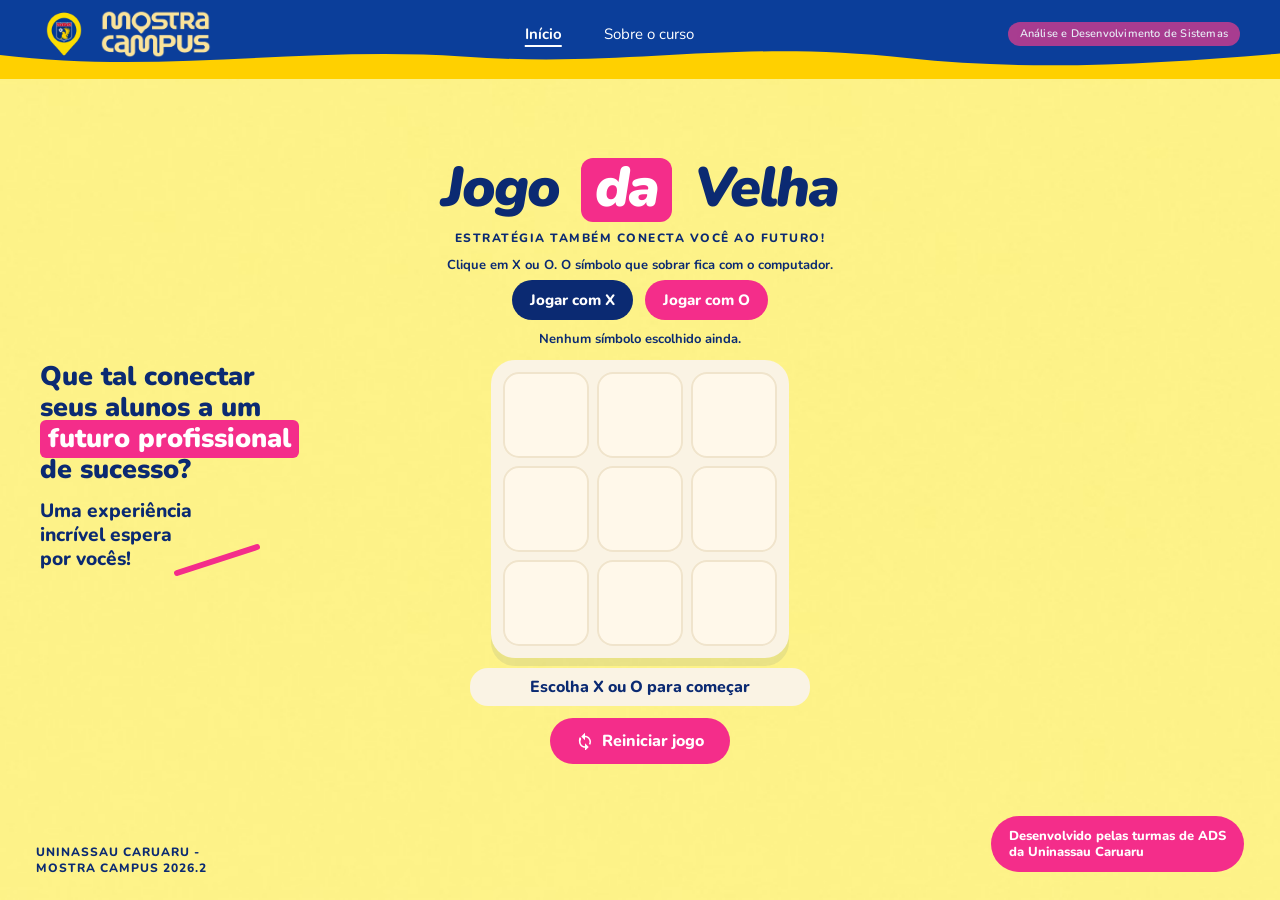
==== index.html @ d35f448b "Primeiro commit - Mostra Campus Jogo da Velha" ====
<!DOCTYPE html>
<html lang="pt-BR">

<head>
    <meta charset="UTF-8">
    <meta name="viewport" content="width=device-width, initial-scale=1.0">

    <title>Jogo da Velha | Mostra Campus</title>

    <link rel="preconnect" href="https://fonts.googleapis.com">
    <link rel="preconnect" href="https://fonts.gstatic.com" crossorigin>
    <link href="https://fonts.googleapis.com/css2?family=Nunito:ital,wght@0,400;0,700;0,800;0,900;1,800;1,900&display=swap" rel="stylesheet">
    <link rel="stylesheet" href="style.css">
</head>

<body>

    <header class="topo">
        <div class="topo-logo">
            <a href="index.html" class="topo-logo-link">
                <div class="topo-pin">
                    <img src="pin-mostra-campus.png" alt="Pin Mostra Campus">
                </div>
                <div class="topo-logo-nome">
                    <img src="logo-mostra-campus.png" alt="Mostra Campus">
                </div>
            </a>
        </div>

        <nav class="menu" aria-label="Menu">
            <a class="menu-item ativo" href="index.html">Início</a>
            <a class="menu-item" href="sobre.html">Sobre o curso</a>
        </nav>

        <span class="selo">Análise e Desenvolvimento de Sistemas</span>

        <svg class="topo-onda" viewBox="0 0 1440 48" preserveAspectRatio="none" aria-hidden="true">
            <path fill="#ffd000" d="M0 16C180 42 340 4 520 18c190 16 300-24 500 2 140 18 280 8 420-6v34H0z" />
        </svg>
    </header>

    <main class="pagina">
        <aside class="coluna-esquerda">
            <h2 class="chamada">
                Que tal conectar<br>
                seus alunos a um<br>
                <span class="destaque">futuro profissional</span><br>
                de sucesso?
            </h2>

            <p class="experiencia">
                Uma experiência<br>
                incrível espera<br>
                por vocês!
            </p>
        </aside>

        <section class="coluna-centro">
            <h1 class="titulo">
                Jogo <span>da</span> Velha
            </h1>
            <p class="subtitulo">Estratégia também conecta você ao futuro!</p>

            <p class="escolha-texto">Clique em X ou O. O símbolo que sobrar fica com o computador.</p>

            <div class="escolhas">
                <button type="button" id="escolher-x">Jogar com X</button>
                <button type="button" id="escolher-o">Jogar com O</button>
            </div>

            <p id="info">Nenhum símbolo escolhido ainda.</p>

            <div class="tabuleiro-caixa">
                <div class="tabuleiro">
                    <button type="button" class="casa"></button>
                    <button type="button" class="casa"></button>
                    <button type="button" class="casa"></button>
                    <button type="button" class="casa"></button>
                    <button type="button" class="casa"></button>
                    <button type="button" class="casa"></button>
                    <button type="button" class="casa"></button>
                    <button type="button" class="casa"></button>
                    <button type="button" class="casa"></button>
                </div>
            </div>

            <p id="mensagem">Escolha X ou O para começar</p>

            <button type="button" id="reiniciar">
                <svg viewBox="0 0 24 24" aria-hidden="true">
                    <path fill="currentColor" d="M12 5V1L7 6l5 5V7c3.31 0 6 2.69 6 6 0 1.01-.25 1.97-.7 2.8l1.46 1.46A7.93 7.93 0 0 0 20 13c0-4.42-3.58-8-8-8zm-5.3 3.2L5.24 6.74A7.93 7.93 0 0 0 4 13c0 4.42 3.58 8 8 8v4l5-5-5-5v4c-3.31 0-6-2.69-6-6 0-1.01.25-1.97.7-2.8z" />
                </svg>
                Reiniciar jogo
            </button>
        </section>
    </main>

    <p class="rodape-esquerda">UNINASSAU CARUARU -<br>MOSTRA CAMPUS 2026.2</p>
    <p class="rodape-direita">Desenvolvido pelas turmas de ADS<br>da Uninassau Caruaru</p>

    <div id="alerta-vitoria" class="alerta" aria-hidden="true">
        <div class="alerta-caixa">
            <h2>Parabéns!</h2>
            <p>Você venceu o jogo da velha!</p>
            <button type="button" id="alerta-reiniciar">Reiniciar jogo</button>
        </div>
    </div>

    <script src="script.js"></script>

</body>

</html>
---- style.css ----
:root {
    --amarelo: #ffd000;
    --navy: #0b2a72;
    --navy-escuro: #071e54;
    --rosa: #f42d8a;
    --rosa-escuro: #d91f78;
    --creme: #faf3e4;
    --ciano: #3ce6d6;
    --texto: #0b2a72;
}

* {
    box-sizing: border-box;
}

body {
    margin: 0;
    min-height: 100vh;
    height: 100vh;
    font-family: "Nunito", Arial, sans-serif;
    color: var(--texto);
    background-color: #ffd000;
    background-image: url("fundo.jpg");
    background-repeat: no-repeat;
    background-position: center;
    background-size: cover;
    background-attachment: fixed;
    overflow: hidden;
    position: relative;
    display: flex;
    flex-direction: column;
}

.topo,
.pagina,
.rodape-esquerda,
.rodape-direita {
    position: relative;
    z-index: 1;
}

.topo {
    display: flex;
    align-items: center;
    justify-content: space-between;
    gap: 24px;
    padding: 10px 40px 20px;
    background: #0b3e9a;
    color: #fff;
    overflow: visible;
    flex-shrink: 0;
}

.topo-logo {
    display: flex;
    align-items: center;
    gap: 12px;
    flex-shrink: 0;
}

.topo-pin {
    height: 48px;
    width: auto;
    flex-shrink: 0;
}

.topo-pin img {
    display: block;
    height: 48px;
    width: auto;
}

.topo-logo-nome {
    flex-shrink: 0;
    height: 48px;
}

.topo-logo-nome img {
    display: block;
    height: 48px;
    width: auto;
    mix-blend-mode: screen;
}

.topo-onda {
    position: absolute;
    left: 0;
    right: 0;
    bottom: -1px;
    width: 100%;
    height: 36px;
    display: block;
    pointer-events: none;
}

.menu {
    display: flex;
    gap: 42px;
    font-weight: 400;
    font-size: 15px;
    color: #fff;
}

.topo-logo-link {
    display: flex;
    align-items: center;
    gap: 12px;
    color: inherit;
    text-decoration: none;
}

.menu-item {
    color: #fff;
    text-decoration: none;
}

.menu-item.ativo {
    font-weight: 700;
    text-decoration: underline;
    text-underline-offset: 6px;
    text-decoration-thickness: 2px;
}

.selo {
    background: rgba(244, 61, 140, 0.75);
    color: #fff;
    padding: 5px 12px;
    border-radius: 999px;
    font-weight: 600;
    font-size: 11px;
    line-height: 1.2;
    letter-spacing: 0.2px;
    white-space: nowrap;
    opacity: 0.9;
}

.pagina {
    display: grid;
    grid-template-columns: minmax(240px, 1fr) minmax(380px, 560px) minmax(240px, 1fr);
    gap: 16px;
    padding: 8px 40px 64px;
    align-items: center;
    flex: 1;
    min-height: 0;
    width: 100%;
}

.coluna-esquerda {
    padding-top: 10px;
}

.chamada {
    margin: 0 0 14px;
    font-size: clamp(22px, 2.1vw, 28px);
    line-height: 1.15;
    font-weight: 900;
}

.destaque {
    background: var(--rosa);
    color: #fff;
    padding: 0 8px 2px;
    border-radius: 6px;
}

.experiencia {
    margin: 0;
    font-size: clamp(16px, 1.5vw, 20px);
    font-weight: 800;
    line-height: 1.25;
    position: relative;
    display: inline-block;
}

.experiencia::after {
    content: "";
    position: absolute;
    width: 90px;
    height: 6px;
    background: var(--rosa);
    right: -70px;
    bottom: 8px;
    transform: rotate(-18deg);
    border-radius: 6px;
}

.coluna-centro {
    text-align: center;
}

.titulo {
    margin: 0;
    font-size: clamp(40px, 4.4vw, 56px);
    font-weight: 900;
    font-style: italic;
    letter-spacing: -2px;
    line-height: 1;
    white-space: nowrap;
}

.titulo span {
    display: inline-block;
    background: var(--rosa);
    color: #fff;
    font-style: italic;
    padding: 2px 14px 6px;
    border-radius: 12px;
    margin: 0 8px;
}

.subtitulo {
    margin: 8px 0 10px;
    font-weight: 800;
    letter-spacing: 1.5px;
    text-transform: uppercase;
    font-size: 12px;
}

.escolha-texto,
#info {
    margin: 0 0 6px;
    font-weight: 700;
    font-size: 13px;
}

.escolhas {
    display: flex;
    justify-content: center;
    gap: 12px;
    margin-bottom: 10px;
}

#escolher-x,
#escolher-o {
    border: 0;
    cursor: pointer;
    font-family: inherit;
    font-weight: 800;
    font-size: 15px;
    padding: 10px 18px;
    border-radius: 999px;
    color: #fff;
}

#escolher-x {
    background: var(--navy);
}

#escolher-o {
    background: var(--rosa);
}

.tabuleiro-caixa {
    background: var(--creme);
    border-radius: 24px;
    padding: 12px;
    display: inline-block;
    box-shadow: 0 8px 0 rgba(11, 42, 114, 0.08);
    margin: 6px 0 10px;
}

.tabuleiro {
    display: grid;
    grid-template-columns: repeat(3, clamp(68px, 7.2vw, 86px));
    gap: 8px;
}

.casa {
    width: 100%;
    aspect-ratio: 1;
    height: auto;
    border: 0;
    border-radius: 16px;
    background: #fff8ea;
    box-shadow: inset 0 0 0 2px #f0e4cc;
    font-family: inherit;
    font-size: clamp(34px, 3.8vw, 48px);
    font-weight: 900;
    cursor: pointer;
    line-height: 1;
}

.casa:hover {
    background: #fff;
}

.casa.x {
    color: var(--navy);
}

.casa.o {
    color: var(--rosa);
}

#mensagem {
    margin: 0 auto 12px;
    width: min(340px, 100%);
    background: var(--creme);
    border-radius: 18px;
    padding: 8px 16px;
    font-weight: 800;
    font-size: 16px;
}

#reiniciar {
    display: inline-flex;
    align-items: center;
    gap: 8px;
    border: 0;
    background: var(--rosa);
    color: #fff;
    font-family: inherit;
    font-weight: 800;
    font-size: 16px;
    padding: 12px 26px;
    border-radius: 999px;
    cursor: pointer;
}

#reiniciar svg {
    width: 18px;
    height: 18px;
}

.alerta {
    display: none;
    position: fixed;
    inset: 0;
    z-index: 20;
    background: rgba(7, 30, 84, 0.55);
    align-items: center;
    justify-content: center;
    padding: 20px;
}

.alerta.aberto {
    display: flex;
}

.alerta-caixa {
    background: #fff;
    color: var(--navy);
    text-align: center;
    padding: 32px 28px;
    border-radius: 24px;
    max-width: 360px;
    width: 100%;
    box-shadow: 0 16px 40px rgba(7, 30, 84, 0.25);
}

.alerta-caixa h2 {
    margin: 0 0 10px;
    font-size: 32px;
    font-weight: 900;
}

.alerta-caixa p {
    margin: 0 0 22px;
    font-size: 18px;
    font-weight: 700;
}

#alerta-reiniciar {
    border: 0;
    background: var(--rosa);
    color: #fff;
    font-family: inherit;
    font-weight: 800;
    font-size: 16px;
    padding: 12px 26px;
    border-radius: 999px;
    cursor: pointer;
}

#alerta-reiniciar:hover,
#reiniciar:hover,
#escolher-x:hover,
#escolher-o:hover {
    filter: brightness(1.08);
}

body.pagina-curso {
    height: auto;
    min-height: 100vh;
    overflow-x: hidden;
    overflow-y: auto;
}

.conteudo-curso {
    flex: 1;
    width: 100%;
    max-width: 1120px;
    margin: 0 auto;
    padding: 18px 40px 110px;
}

.titulo-curso {
    margin: 0;
    text-align: center;
    font-size: clamp(42px, 5vw, 58px);
    font-weight: 900;
    font-style: italic;
    letter-spacing: -1px;
    line-height: 1.1;
}

.titulo-curso span {
    display: inline-block;
    background: var(--rosa);
    color: #fff;
    padding: 2px 16px 6px;
    border-radius: 14px;
    margin-left: 6px;
}

.subtitulo-curso {
    text-align: center;
    text-transform: uppercase;
    letter-spacing: 1.6px;
    font-weight: 800;
    font-size: 12px;
    margin: 10px 0 34px;
}

.curso-grade {
    display: grid;
    grid-template-columns: 0.9fr 1.1fr;
    gap: 36px;
    align-items: start;
}

.curso-texto h2 {
    margin: 0 0 8px;
    font-size: clamp(26px, 3vw, 34px);
    line-height: 1.1;
}

.curso-texto h2::after {
    content: "";
    display: block;
    width: 64px;
    height: 5px;
    background: var(--rosa);
    border-radius: 4px;
    margin: 12px 0 18px;
}

.curso-texto p {
    margin: 0 0 14px;
    max-width: 440px;
    font-size: 15px;
    line-height: 1.55;
    font-weight: 600;
}

.botao-campus {
    display: inline-flex;
    align-items: center;
    gap: 8px;
    margin-top: 6px;
    background: var(--rosa);
    color: #fff;
    text-decoration: none;
    font-weight: 800;
    font-size: 15px;
    padding: 12px 22px;
    border-radius: 999px;
}

.botao-campus:hover {
    filter: brightness(1.08);
}

.curso-cards {
    display: grid;
    grid-template-columns: 1fr 1fr;
    gap: 14px;
}

.card-info {
    background: #fffdf6;
    border-radius: 20px;
    padding: 18px 16px;
    display: flex;
    align-items: center;
    gap: 14px;
}

.card-info h3,
.card-objetivo h3 {
    margin: 0;
    font-size: 16px;
}

.card-info p {
    margin: 2px 0 0;
    font-size: 14px;
    font-weight: 600;
    line-height: 1.3;
}

.card-icone {
    width: 48px;
    height: 48px;
    border-radius: 14px;
    display: flex;
    align-items: center;
    justify-content: center;
    flex-shrink: 0;
}

.card-icone svg {
    width: 26px;
    height: 26px;
}

.icone-rosa {
    background: #fde1ee;
    color: #e93d8c;
}

.icone-roxo {
    background: #ede7fb;
    color: #7b5ee8;
}

.icone-azul {
    background: #dceefe;
    color: #3b82c4;
}

.icone-verde {
    background: #d9f5e8;
    color: #3cbf84;
}

.card-objetivo {
    grid-column: 1 / -1;
    background: #fffdf6;
    border-radius: 20px;
    padding: 20px 22px;
}

.card-objetivo p {
    margin: 8px 0 0;
    font-size: 15px;
    font-weight: 600;
    line-height: 1.5;
}

.rodape-esquerda {
    position: absolute;
    left: 36px;
    bottom: 24px;
    margin: 0;
    font-size: 12px;
    font-weight: 800;
    letter-spacing: 1px;
    text-transform: uppercase;
}

.rodape-direita {
    position: absolute;
    right: 36px;
    bottom: 28px;
    margin: 0;
    background: var(--rosa);
    color: #fff;
    padding: 12px 18px;
    border-radius: 999px;
    font-size: 13px;
    font-weight: 800;
    line-height: 1.25;
    z-index: 2;
}

@media (max-width: 1024px) {
    body {
        height: auto;
        overflow-x: hidden;
        overflow-y: auto;
    }

    .pagina {
        grid-template-columns: 1fr;
        justify-items: center;
        text-align: center;
        padding: 16px 20px 40px;
    }

    .coluna-esquerda {
        align-items: center;
        text-align: center;
    }

    .menu {
        display: none;
    }

    body.pagina-curso .menu {
        display: flex;
        gap: 18px;
        font-size: 14px;
    }

    .curso-grade,
    .curso-cards {
        grid-template-columns: 1fr;
    }

    .curso-texto p {
        max-width: none;
    }

    .conteudo-curso {
        padding: 16px 20px 90px;
    }

    .topo {
        padding: 12px 18px 22px;
    }
}

@media (max-width: 700px) {
    .titulo {
        font-size: 36px;
        white-space: normal;
    }

    .tabuleiro {
        grid-template-columns: repeat(3, 72px);
    }

    .casa {
        font-size: 40px;
    }

    .rodape-esquerda,
    .rodape-direita {
        position: static;
        margin: 12px auto;
        display: block;
        width: fit-content;
        text-align: center;
    }

    body {
        padding-bottom: 20px;
    }
}
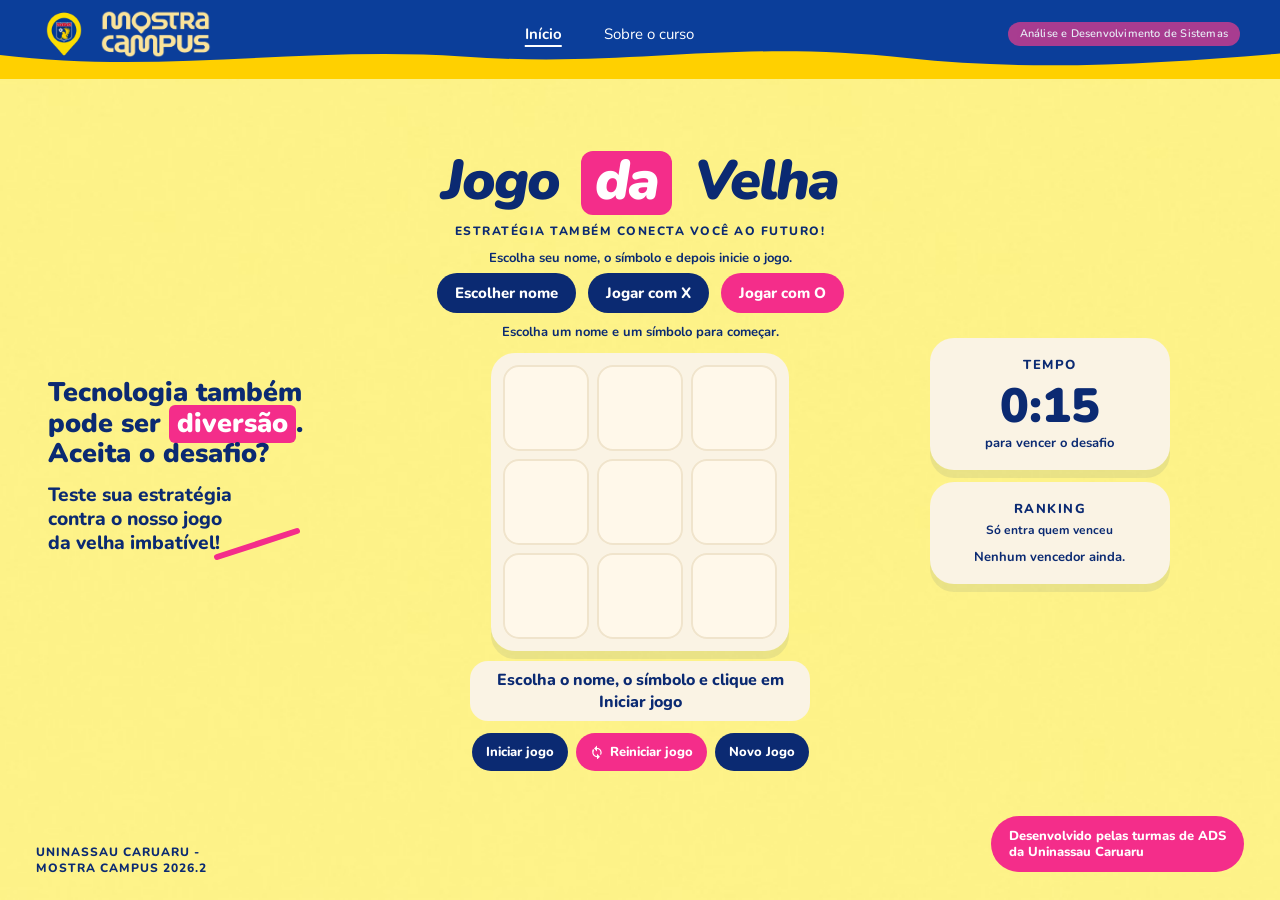
==== commit e03b20f7: "Adicionando ajustes e readme" ====
--- a/index.html
+++ b/index.html
@@ -16,16 +16,14 @@
 <body>
 
     <header class="topo">
-        <div class="topo-logo">
-            <a href="index.html" class="topo-logo-link">
-                <div class="topo-pin">
-                    <img src="pin-mostra-campus.png" alt="Pin Mostra Campus">
-                </div>
-                <div class="topo-logo-nome">
-                    <img src="logo-mostra-campus.png" alt="Mostra Campus">
-                </div>
-            </a>
-        </div>
+        <a href="index.html" class="topo-logo-link">
+            <div class="topo-pin">
+                <img src="pin-mostra-campus.png" alt="Pin Mostra Campus">
+            </div>
+            <div class="topo-logo-nome">
+                <img src="logo-mostra-campus.png" alt="Mostra Campus">
+            </div>
+        </a>
 
         <nav class="menu" aria-label="Menu">
             <a class="menu-item ativo" href="index.html">Início</a>
@@ -42,16 +40,15 @@
     <main class="pagina">
         <aside class="coluna-esquerda">
             <h2 class="chamada">
-                Que tal conectar<br>
-                seus alunos a um<br>
-                <span class="destaque">futuro profissional</span><br>
-                de sucesso?
+                Tecnologia também<br>
+                pode ser <span class="destaque">diversão</span>.<br>
+                Aceita o desafio?
             </h2>
 
             <p class="experiencia">
-                Uma experiência<br>
-                incrível espera<br>
-                por vocês!
+                Teste sua estratégia<br>
+                contra o nosso jogo<br>
+                da velha imbatível!
             </p>
         </aside>
 
@@ -61,14 +58,15 @@
             </h1>
             <p class="subtitulo">Estratégia também conecta você ao futuro!</p>
 
-            <p class="escolha-texto">Clique em X ou O. O símbolo que sobrar fica com o computador.</p>
+            <p class="escolha-texto">Escolha seu nome, o símbolo e depois inicie o jogo.</p>
 
             <div class="escolhas">
+                <button type="button" id="escolher-nome">Escolher nome</button>
                 <button type="button" id="escolher-x">Jogar com X</button>
                 <button type="button" id="escolher-o">Jogar com O</button>
             </div>
 
-            <p id="info">Nenhum símbolo escolhido ainda.</p>
+            <p id="info">Escolha um nome e um símbolo para começar.</p>
 
             <div class="tabuleiro-caixa">
                 <div class="tabuleiro">
@@ -84,15 +82,34 @@
                 </div>
             </div>
 
-            <p id="mensagem">Escolha X ou O para começar</p>
+            <p id="mensagem">Escolha o nome, o símbolo e clique em Iniciar jogo</p>
 
-            <button type="button" id="reiniciar">
-                <svg viewBox="0 0 24 24" aria-hidden="true">
-                    <path fill="currentColor" d="M12 5V1L7 6l5 5V7c3.31 0 6 2.69 6 6 0 1.01-.25 1.97-.7 2.8l1.46 1.46A7.93 7.93 0 0 0 20 13c0-4.42-3.58-8-8-8zm-5.3 3.2L5.24 6.74A7.93 7.93 0 0 0 4 13c0 4.42 3.58 8 8 8v4l5-5-5-5v4c-3.31 0-6-2.69-6-6 0-1.01.25-1.97.7-2.8z" />
-                </svg>
-                Reiniciar jogo
-            </button>
+            <div class="acoes">
+                <button type="button" id="iniciar">Iniciar jogo</button>
+                <button type="button" id="reiniciar">
+                    <svg viewBox="0 0 24 24" aria-hidden="true">
+                        <path fill="currentColor" d="M12 5V1L7 6l5 5V7c3.31 0 6 2.69 6 6 0 1.01-.25 1.97-.7 2.8l1.46 1.46A7.93 7.93 0 0 0 20 13c0-4.42-3.58-8-8-8zm-5.3 3.2L5.24 6.74A7.93 7.93 0 0 0 4 13c0 4.42 3.58 8 8 8v4l5-5-5-5v4c-3.31 0-6-2.69-6-6 0-1.01.25-1.97.7-2.8z" />
+                    </svg>
+                    Reiniciar jogo
+                </button>
+                <button type="button" id="novo-jogo">Novo Jogo</button>
+            </div>
         </section>
+
+        <aside class="coluna-direita">
+            <div class="temporizador" id="caixa-tempo">
+                <p class="temporizador-titulo">Tempo</p>
+                <p id="tempo">0:15</p>
+                <p class="temporizador-texto">para vencer o desafio</p>
+            </div>
+
+            <div class="ranking" id="caixa-ranking">
+                <p class="ranking-titulo">Ranking</p>
+                <p class="ranking-texto">Só entra quem venceu</p>
+                <ol id="lista-ranking"></ol>
+                <p class="ranking-vazio" id="ranking-vazio">Nenhum vencedor ainda.</p>
+            </div>
+        </aside>
     </main>
 
     <p class="rodape-esquerda">UNINASSAU CARUARU -<br>MOSTRA CAMPUS 2026.2</p>
@@ -100,9 +117,22 @@
 
     <div id="alerta-vitoria" class="alerta" aria-hidden="true">
         <div class="alerta-caixa">
-            <h2>Parabéns!</h2>
-            <p>Você venceu o jogo da velha!</p>
-            <button type="button" id="alerta-reiniciar">Reiniciar jogo</button>
+            <h2 id="alerta-titulo">Parabéns!</h2>
+            <p id="alerta-texto">Você venceu o jogo da velha!</p>
+            <div class="alerta-acoes">
+                <button type="button" id="alerta-reiniciar">Reiniciar jogo</button>
+                <button type="button" id="alerta-novo-jogo">Novo Jogo</button>
+            </div>
+        </div>
+    </div>
+
+    <div id="alerta-nome" class="alerta" aria-hidden="true">
+        <div class="alerta-caixa">
+            <h2>Seu nome</h2>
+            <p>Digite como você quer aparecer no ranking.</p>
+            <label class="campo-nome" for="campo-nome">Nome do jogador</label>
+            <input type="text" id="campo-nome" maxlength="16" placeholder="Ex: Ana">
+            <button type="button" id="salvar-nome">Salvar nome</button>
         </div>
     </div>
 
--- a/style.css
+++ b/style.css
@@ -1,11 +1,7 @@
 :root {
-    --amarelo: #ffd000;
     --navy: #0b2a72;
-    --navy-escuro: #071e54;
     --rosa: #f42d8a;
-    --rosa-escuro: #d91f78;
     --creme: #faf3e4;
-    --ciano: #3ce6d6;
     --texto: #0b2a72;
 }
 
@@ -33,6 +29,7 @@
 
 .topo,
 .pagina,
+.conteudo-curso,
 .rodape-esquerda,
 .rodape-direita {
     position: relative;
@@ -51,11 +48,13 @@
     flex-shrink: 0;
 }
 
-.topo-logo {
+.topo-logo-link {
     display: flex;
     align-items: center;
     gap: 12px;
     flex-shrink: 0;
+    color: inherit;
+    text-decoration: none;
 }
 
 .topo-pin {
@@ -101,14 +100,6 @@
     color: #fff;
 }
 
-.topo-logo-link {
-    display: flex;
-    align-items: center;
-    gap: 12px;
-    color: inherit;
-    text-decoration: none;
-}
-
 .menu-item {
     color: #fff;
     text-decoration: none;
@@ -136,7 +127,7 @@
 
 .pagina {
     display: grid;
-    grid-template-columns: minmax(240px, 1fr) minmax(380px, 560px) minmax(240px, 1fr);
+    grid-template-columns: 1fr auto 1fr;
     gap: 16px;
     padding: 8px 40px 64px;
     align-items: center;
@@ -146,7 +137,127 @@
 }
 
 .coluna-esquerda {
+    grid-column: 1;
     padding-top: 10px;
+    padding-left: 8px;
+}
+
+.coluna-centro {
+    grid-column: 2;
+    text-align: center;
+}
+
+.coluna-direita {
+    grid-column: 3;
+    justify-self: center;
+    display: flex;
+    flex-direction: column;
+    align-items: stretch;
+    gap: 12px;
+    width: min(240px, 100%);
+}
+
+.temporizador,
+.ranking {
+    background: var(--creme);
+    border-radius: 24px;
+    padding: 18px 20px;
+    text-align: center;
+    box-shadow: 0 8px 0 rgba(11, 42, 114, 0.08);
+}
+
+.temporizador-titulo {
+    margin: 0;
+    font-size: 13px;
+    font-weight: 800;
+    letter-spacing: 1.5px;
+    text-transform: uppercase;
+}
+
+#tempo {
+    margin: 8px 0 4px;
+    font-size: 48px;
+    font-weight: 900;
+    line-height: 1;
+    color: var(--navy);
+}
+
+.temporizador-texto {
+    margin: 0;
+    font-size: 13px;
+    font-weight: 700;
+}
+
+.temporizador.urgente {
+    background: #fde1ee;
+}
+
+.temporizador.urgente #tempo {
+    color: var(--rosa);
+}
+
+.ranking-titulo,
+.temporizador-titulo {
+    margin: 0;
+    font-size: 13px;
+    font-weight: 800;
+    letter-spacing: 1.5px;
+    text-transform: uppercase;
+}
+
+.ranking-texto {
+    margin: 4px 0 10px;
+    font-size: 12px;
+    font-weight: 700;
+}
+
+#lista-ranking {
+    list-style: none;
+    margin: 0;
+    padding: 0;
+    text-align: left;
+    max-height: min(38vh, 280px);
+    overflow-y: auto;
+}
+
+#lista-ranking li {
+    display: flex;
+    align-items: baseline;
+    justify-content: space-between;
+    gap: 8px;
+    background: #fff8ea;
+    border-radius: 12px;
+    padding: 6px 10px;
+    margin-bottom: 6px;
+    font-size: 13px;
+    font-weight: 800;
+}
+
+#lista-ranking .posicao {
+    color: var(--rosa);
+    min-width: 18px;
+}
+
+#lista-ranking .nome-ranking {
+    flex: 1;
+    overflow: hidden;
+    text-overflow: ellipsis;
+    white-space: nowrap;
+}
+
+#lista-ranking .tempo-ranking {
+    color: var(--navy);
+    font-variant-numeric: tabular-nums;
+}
+
+.ranking-vazio {
+    margin: 0;
+    font-size: 13px;
+    font-weight: 700;
+}
+
+.ranking-vazio.escondido {
+    display: none;
 }
 
 .chamada {
@@ -182,10 +293,6 @@
     bottom: 8px;
     transform: rotate(-18deg);
     border-radius: 6px;
-}
-
-.coluna-centro {
-    text-align: center;
 }
 
 .titulo {
@@ -223,15 +330,19 @@
     font-size: 13px;
 }
 
-.escolhas {
+.escolhas,
+.acoes {
     display: flex;
     justify-content: center;
+    flex-wrap: wrap;
     gap: 12px;
     margin-bottom: 10px;
 }
 
+#escolher-nome,
 #escolher-x,
-#escolher-o {
+#escolher-o,
+#salvar-nome {
     border: 0;
     cursor: pointer;
     font-family: inherit;
@@ -242,12 +353,24 @@
     color: #fff;
 }
 
+#escolher-nome,
+#iniciar {
+    background: var(--navy);
+}
+
 #escolher-x {
     background: var(--navy);
 }
 
-#escolher-o {
-    background: var(--rosa);
+#escolher-o,
+#salvar-nome {
+    background: var(--rosa);
+}
+
+#escolher-x.escolhido,
+#escolher-o.escolhido,
+#escolher-nome.escolhido {
+    box-shadow: 0 0 0 3px #fff, 0 0 0 6px var(--rosa);
 }
 
 .tabuleiro-caixa {
@@ -302,24 +425,42 @@
     font-size: 16px;
 }
 
-#reiniciar {
+.acoes {
+    margin-bottom: 0;
+    flex-wrap: nowrap;
+    gap: 8px;
+}
+
+#iniciar,
+#reiniciar,
+#novo-jogo {
     display: inline-flex;
     align-items: center;
-    gap: 8px;
+    justify-content: center;
+    gap: 6px;
     border: 0;
-    background: var(--rosa);
     color: #fff;
     font-family: inherit;
     font-weight: 800;
-    font-size: 16px;
-    padding: 12px 26px;
+    font-size: 13px;
+    padding: 10px 14px;
     border-radius: 999px;
     cursor: pointer;
+    white-space: nowrap;
+}
+
+#iniciar,
+#novo-jogo {
+    background: var(--navy);
+}
+
+#reiniciar {
+    background: var(--rosa);
 }
 
 #reiniciar svg {
-    width: 18px;
-    height: 18px;
+    width: 14px;
+    height: 14px;
 }
 
 .alerta {
@@ -355,28 +496,75 @@
 }
 
 .alerta-caixa p {
-    margin: 0 0 22px;
+    margin: 0 0 16px;
     font-size: 18px;
     font-weight: 700;
 }
 
-#alerta-reiniciar {
+.alerta-acoes {
+    display: flex;
+    justify-content: center;
+    flex-wrap: wrap;
+    gap: 10px;
+}
+
+#alerta-reiniciar,
+#alerta-novo-jogo {
     border: 0;
-    background: var(--rosa);
     color: #fff;
     font-family: inherit;
     font-weight: 800;
-    font-size: 16px;
-    padding: 12px 26px;
+    font-size: 15px;
+    padding: 12px 20px;
     border-radius: 999px;
     cursor: pointer;
 }
 
+#alerta-reiniciar {
+    background: var(--rosa);
+}
+
+#alerta-novo-jogo {
+    background: var(--navy);
+}
+
 #alerta-reiniciar:hover,
+#alerta-novo-jogo:hover,
 #reiniciar:hover,
+#iniciar:hover,
+#novo-jogo:hover,
+#escolher-nome:hover,
 #escolher-x:hover,
-#escolher-o:hover {
+#escolher-o:hover,
+#salvar-nome:hover {
     filter: brightness(1.08);
+}
+
+.campo-nome {
+    display: block;
+    text-align: left;
+    font-size: 13px;
+    font-weight: 800;
+    margin: 0 0 6px;
+}
+
+#campo-nome {
+    display: block;
+    width: 100%;
+    margin: 0 0 18px;
+    padding: 12px 14px;
+    border: 2px solid #f0e4cc;
+    border-radius: 16px;
+    background: var(--creme);
+    color: var(--navy);
+    font-family: inherit;
+    font-size: 16px;
+    font-weight: 800;
+}
+
+#campo-nome:focus {
+    outline: 3px solid var(--rosa);
+    outline-offset: 1px;
 }
 
 body.pagina-curso {
@@ -588,9 +776,13 @@
         padding: 16px 20px 40px;
     }
 
-    .coluna-esquerda {
+    .coluna-esquerda,
+    .coluna-centro,
+    .coluna-direita {
+        grid-column: auto;
         align-items: center;
         text-align: center;
+        justify-self: center;
     }
 
     .menu {
@@ -627,8 +819,8 @@
         white-space: normal;
     }
 
-    .tabuleiro {
-        grid-template-columns: repeat(3, 72px);
+    .acoes {
+        flex-wrap: wrap;
     }
 
     .casa {
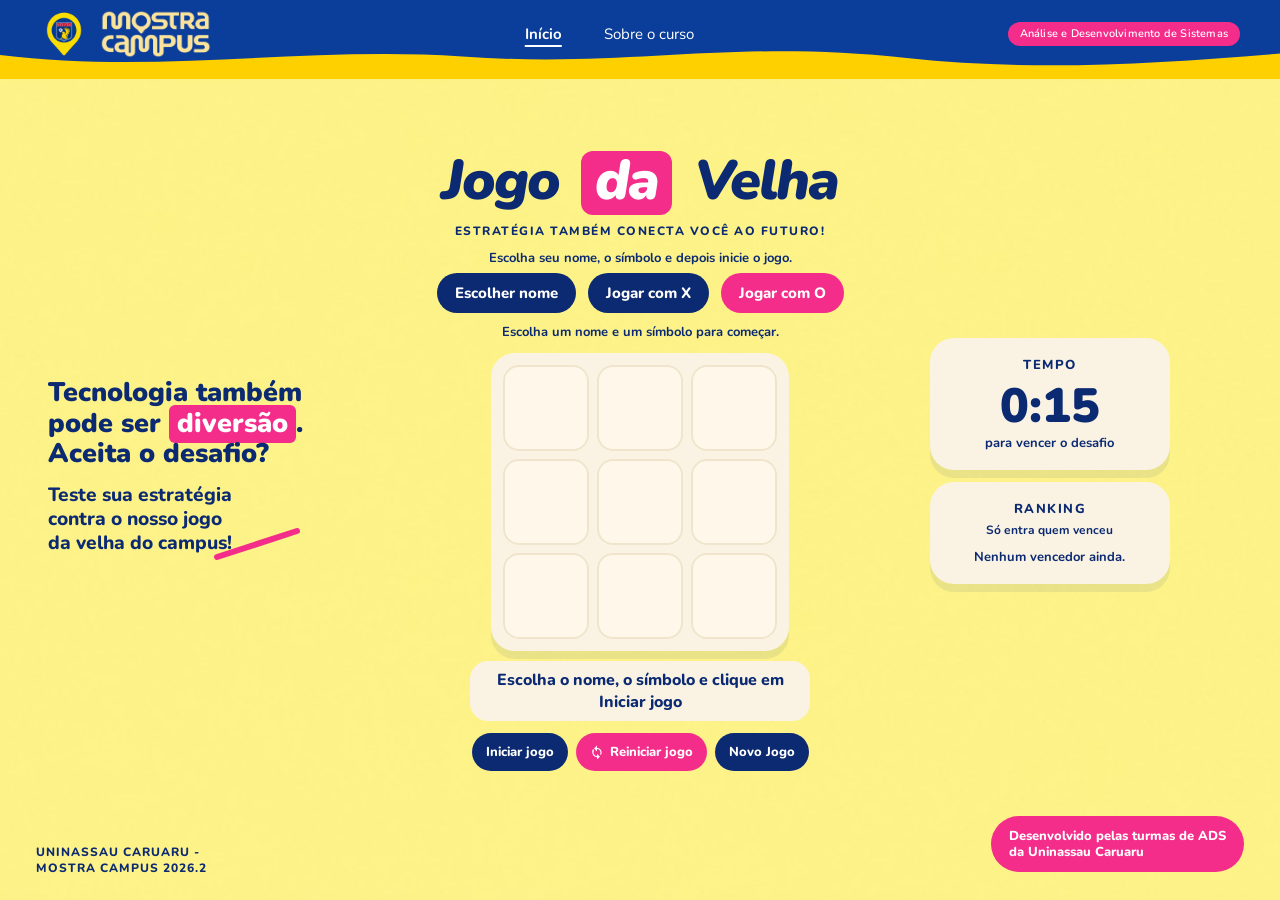
==== commit 28e3a9b6: "Adiciona modo fácil ao jogo" ====
--- a/index.html
+++ b/index.html
@@ -48,7 +48,7 @@
             <p class="experiencia">
                 Teste sua estratégia<br>
                 contra o nosso jogo<br>
-                da velha imbatível!
+                da velha do campus!
             </p>
         </aside>
 
--- a/style.css
+++ b/style.css
@@ -113,7 +113,7 @@
 }
 
 .selo {
-    background: rgba(244, 61, 140, 0.75);
+    background: var(--rosa);
     color: #fff;
     padding: 5px 12px;
     border-radius: 999px;
@@ -122,7 +122,6 @@
     line-height: 1.2;
     letter-spacing: 0.2px;
     white-space: nowrap;
-    opacity: 0.9;
 }
 
 .pagina {
@@ -371,6 +370,12 @@
 #escolher-o.escolhido,
 #escolher-nome.escolhido {
     box-shadow: 0 0 0 3px #fff, 0 0 0 6px var(--rosa);
+}
+
+#escolher-x:disabled,
+#escolher-o:disabled {
+    cursor: not-allowed;
+    opacity: 0.7;
 }
 
 .tabuleiro-caixa {
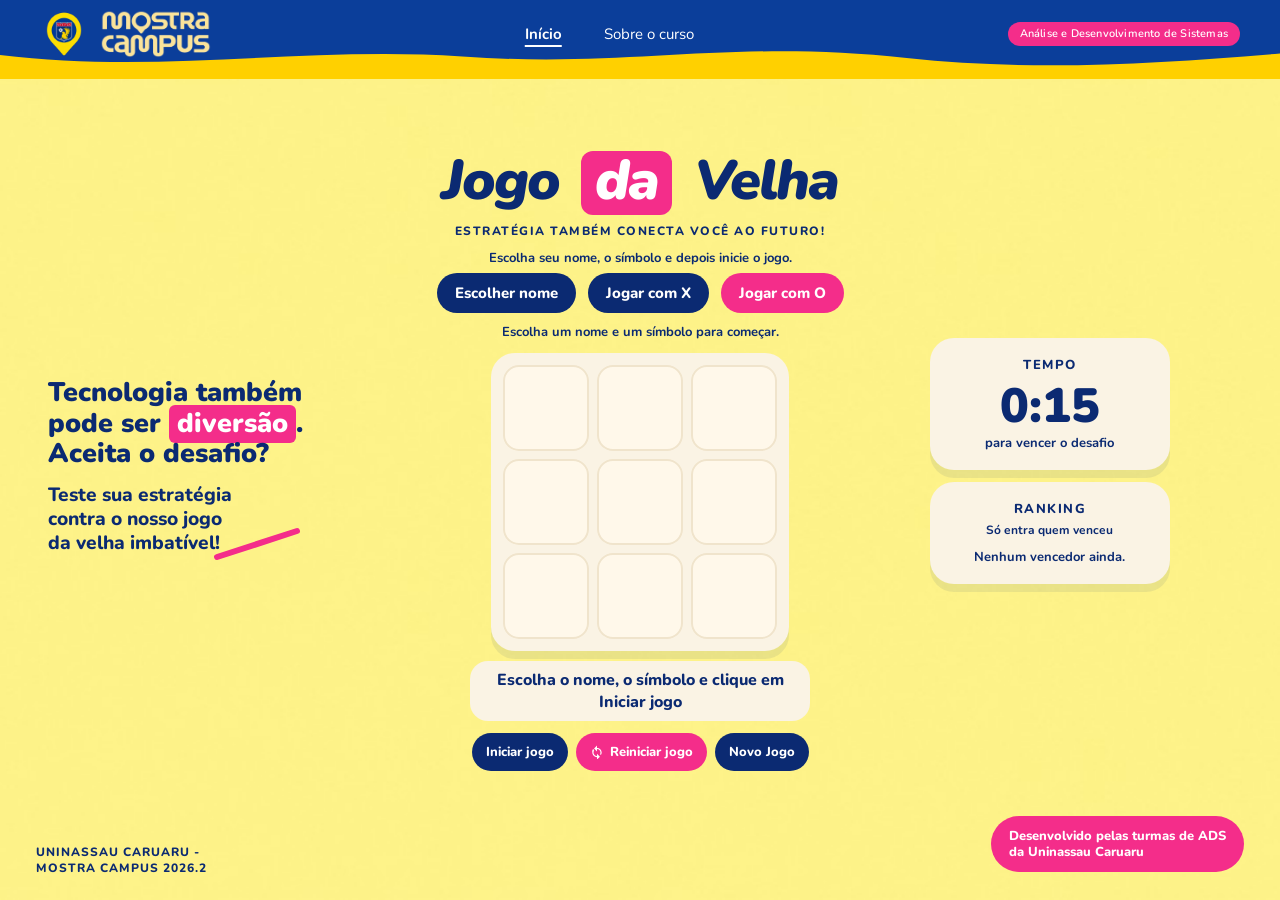
==== commit 0d740f46: "dificultando o codigo" ====
--- a/index.html
+++ b/index.html
@@ -48,7 +48,7 @@
             <p class="experiencia">
                 Teste sua estratégia<br>
                 contra o nosso jogo<br>
-                da velha do campus!
+                da velha imbatível!
             </p>
         </aside>
 
